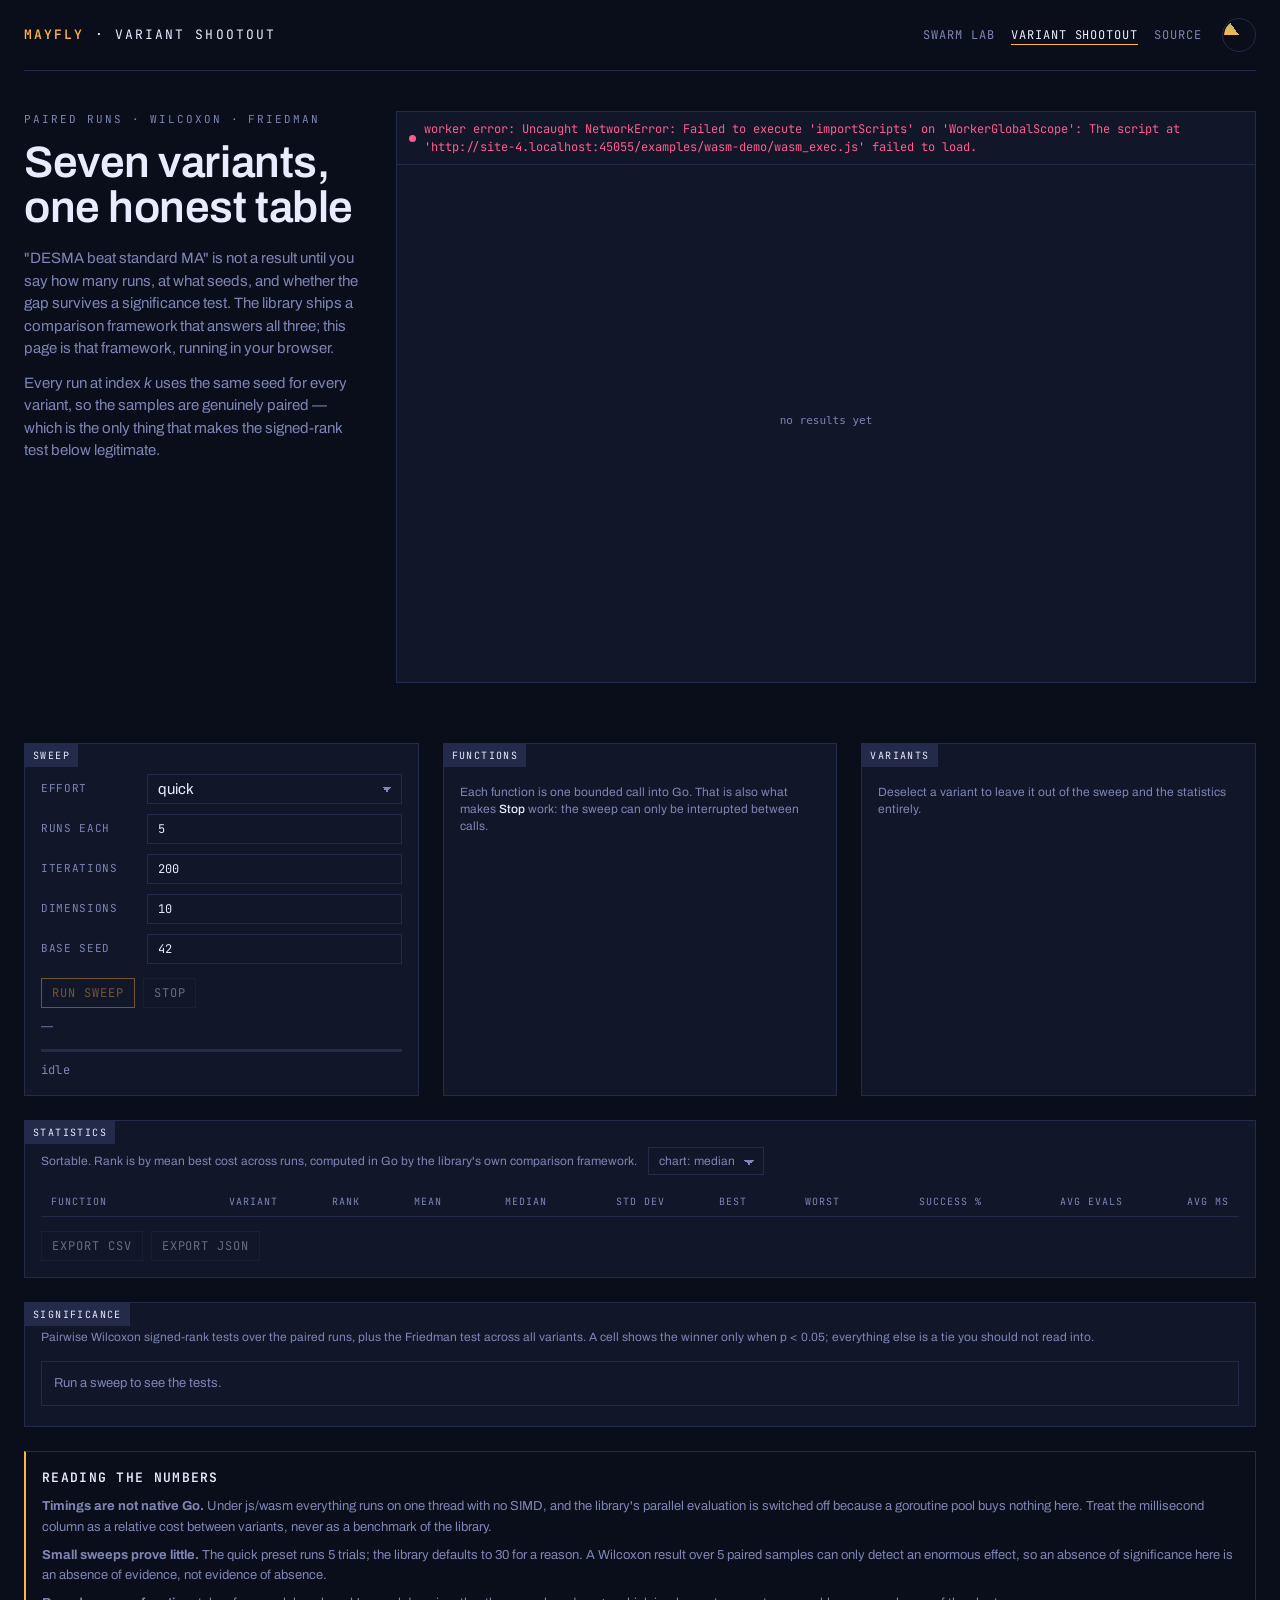
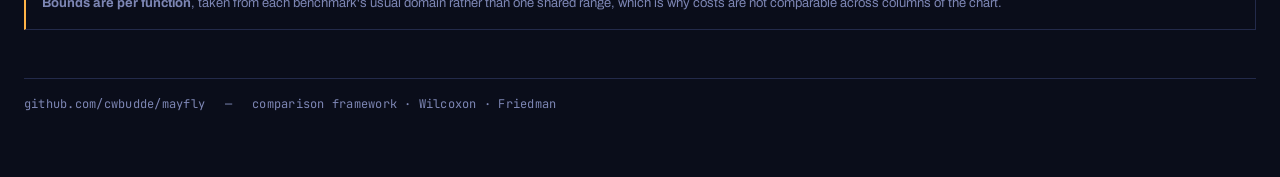
==== examples/wasm-demo/benchmark.html @ 2de289dc "feat(demo): add a WebAssembly web demo and publish it to Pages The library's only shop window was `g" ====
<!doctype html>
<html lang="en">
  <head>
    <meta charset="utf-8" />
    <meta name="viewport" content="width=device-width, initial-scale=1" />
    <title>Variant Shootout — mayfly</title>
    <meta
      name="description"
      content="Compare all seven Mayfly algorithm variants with paired runs, Wilcoxon signed-rank tests and a Friedman test — computed in Go, in your browser."
    />
    <link rel="icon" href="favicon.svg" type="image/svg+xml" />
    <link rel="preconnect" href="https://fonts.googleapis.com" />
    <link rel="preconnect" href="https://fonts.gstatic.com" crossorigin />
    <link
      href="https://fonts.googleapis.com/css2?family=Archivo:wght@400;500;600&family=JetBrains+Mono:wght@400;500&display=swap"
      rel="stylesheet"
    />
    <link rel="stylesheet" href="style.css" />

    <!--
      DOM CONTRACT — read this before touching bench.js / bench-chart.js.

      Ids bench.js binds to (must never be removed or renamed):
        #rack             shell; JS sets data-boot="loading|ready"
        #status           status readout, data-state="ready|error|loading"
        #swarmRing        boot indicator; JS sets --boot-progress then
                          data-state="ready"

        #effort           <select> quick|standard|thorough
        #dimensions #runs #iterations #seed   <input type=number>
        #benchmarkChips   container; JS fills it with .chip buttons
        #variantChips     container; JS fills it with .chip buttons
        #start #stop      buttons
        #estimate         pre-run time estimate text
        #progressBar      .progress__bar, width set as a percentage
        #progressText     "n / N benchmarks"

        #chart            grouped bar canvas
        #chartLegend      container for .chip legend buttons
        #metric           <select> median|mean|best|successRate
        #statsTable       <table>; JS owns thead sort state and tbody
        #matrix           Wilcoxon matrix container
        #friedman         Friedman verdict container
        #exportCsv #exportJson   buttons
        #liveRegion       aria-live announcements
    -->
  </head>
  <body>
    <div class="rack" id="rack" data-boot="loading">
      <div class="rail-top">
        <span class="brand"><b>mayfly</b> · variant shootout</span>
        <nav class="site-nav">
          <a href="index.html">Swarm Lab</a>
          <a href="benchmark.html" aria-current="page">Variant Shootout</a>
          <a href="https://github.com/CWBudde/Mayfly">Source</a>
        </nav>
        <div class="swarm-ring" id="swarmRing">
          <div class="swarm-ring__track"></div>
          <div class="swarm-ring__fill"></div>
        </div>
      </div>

      <header class="hero">
        <div class="hero__text">
          <p class="eyebrow">PAIRED RUNS · WILCOXON · FRIEDMAN</p>
          <h1>Seven variants, one honest table</h1>
          <p class="lede">
            "DESMA beat standard MA" is not a result until you say how many runs,
            at what seeds, and whether the gap survives a significance test. The
            library ships a comparison framework that answers all three; this
            page is that framework, running in your browser.
          </p>
          <p class="lede">
            Every run at index <i>k</i> uses the same seed for every variant, so
            the samples are genuinely paired — which is the only thing that makes
            the signed-rank test below legitimate.
          </p>
        </div>

        <div class="hero__stage">
          <div class="status" id="status" data-state="loading">
            Loading WebAssembly…
          </div>
          <div class="panel" style="border: 0">
            <canvas id="chart" style="aspect-ratio: 16 / 9"></canvas>
            <div class="chart-legend" id="chartLegend"></div>
          </div>
        </div>
      </header>

      <section class="controls">
        <div class="control-group">
          <span class="corner-label">Sweep</span>
          <div class="field">
            <label for="effort">effort</label>
            <select id="effort">
              <option value="quick" selected>quick</option>
              <option value="standard">standard</option>
              <option value="thorough">thorough</option>
            </select>
          </div>
          <div class="field">
            <label for="runs">runs each</label>
            <input type="number" id="runs" min="1" max="50" step="1" value="5" />
          </div>
          <div class="field">
            <label for="iterations">iterations</label>
            <input type="number" id="iterations" min="10" max="2000" step="10" value="200" />
          </div>
          <div class="field">
            <label for="dimensions">dimensions</label>
            <input type="number" id="dimensions" min="2" max="30" step="1" value="10" />
          </div>
          <div class="field">
            <label for="seed">base seed</label>
            <input type="number" id="seed" step="1" value="42" />
          </div>
          <div class="button-row">
            <button id="start" data-primary disabled>Run sweep</button>
            <button id="stop" disabled>Stop</button>
          </div>
          <p class="field-note" id="estimate">—</p>
          <div class="progress"><div class="progress__bar" id="progressBar"></div></div>
          <p class="field-note mono" id="progressText">idle</p>
        </div>

        <div class="control-group">
          <span class="corner-label">Functions</span>
          <div class="chips" id="benchmarkChips"></div>
          <p class="field-note">
            Each function is one bounded call into Go. That is also what makes
            <b>Stop</b> work: the sweep can only be interrupted between calls.
          </p>
        </div>

        <div class="control-group">
          <span class="corner-label">Variants</span>
          <div class="chips" id="variantChips"></div>
          <p class="field-note">
            Deselect a variant to leave it out of the sweep and the statistics
            entirely.
          </p>
        </div>
      </section>

      <section class="panels">
        <div class="panel panel--wide">
          <span class="corner-label">Statistics</span>
          <p class="panel-note">
            Sortable. Rank is by mean best cost across runs, computed in Go by
            the library's own comparison framework.
            <label for="metric" class="sr-only">Chart metric</label>
            <select id="metric" style="width: auto; display: inline-block; margin-left: 8px">
              <option value="median" selected>chart: median</option>
              <option value="mean">chart: mean</option>
              <option value="best">chart: best</option>
              <option value="stdDev">chart: std dev</option>
            </select>
          </p>
          <div class="table-wrap">
            <table id="statsTable">
              <thead>
                <tr>
                  <th data-key="benchmark">function</th>
                  <th data-key="algorithm">variant</th>
                  <th data-key="rank">rank</th>
                  <th data-key="mean">mean</th>
                  <th data-key="median">median</th>
                  <th data-key="stdDev">std dev</th>
                  <th data-key="best">best</th>
                  <th data-key="worst">worst</th>
                  <th data-key="successRate">success %</th>
                  <th data-key="avgFuncEvals">avg evals</th>
                  <th data-key="avgTime">avg ms</th>
                </tr>
              </thead>
              <tbody></tbody>
            </table>
          </div>
          <div class="button-row">
            <button id="exportCsv" disabled>Export CSV</button>
            <button id="exportJson" disabled>Export JSON</button>
          </div>
        </div>

        <div class="panel panel--wide">
          <span class="corner-label">Significance</span>
          <p class="panel-note">
            Pairwise Wilcoxon signed-rank tests over the paired runs, plus the
            Friedman test across all variants. A cell shows the winner only when
            p &lt; 0.05; everything else is a tie you should not read into.
          </p>
          <div id="friedman" class="verdict">Run a sweep to see the tests.</div>
          <div class="table-wrap" id="matrix"></div>
        </div>
      </section>

      <div class="caveat">
        <h3>Reading the numbers</h3>
        <p>
          <b>Timings are not native Go.</b> Under js/wasm everything runs on one
          thread with no SIMD, and the library's parallel evaluation is switched
          off because a goroutine pool buys nothing here. Treat the millisecond
          column as a relative cost between variants, never as a benchmark of
          the library.
        </p>
        <p>
          <b>Small sweeps prove little.</b> The quick preset runs 5 trials; the
          library defaults to 30 for a reason. A Wilcoxon result over 5 paired
          samples can only detect an enormous effect, so an absence of
          significance here is an absence of evidence, not evidence of absence.
        </p>
        <p>
          <b>Bounds are per function</b>, taken from each benchmark's usual
          domain rather than one shared range, which is why costs are not
          comparable across columns of the chart.
        </p>
      </div>

      <footer class="rack-footer mono">
        <span>github.com/cwbudde/mayfly</span>
        <span id="buildInfo">—</span>
        <span>comparison framework · Wilcoxon · Friedman</span>
      </footer>
    </div>

    <p class="sr-only" id="liveRegion" role="status" aria-live="polite"></p>

    <script src="render.js"></script>
    <script src="bench-chart.js"></script>
    <script src="bench.js"></script>
  </body>
</html>
---- examples/wasm-demo/style.css ----
/* ==========================================================================
   mayfly — Swarm Lab
   Instrument-rack visual system, borrowed from the algo-fft demo so the two
   read as one family. One dark look, no light variant, no border radius.

   Signature idea: the swarm is two populations, not one. Males and females get
   their own hue AND their own glyph everywhere they appear — canvas, legend,
   chart, table. Colour alone would exclude roughly one man in twelve, and the
   dual population is the single thing about this algorithm a viewer most needs
   to see.
   ========================================================================== */

:root {
  /* ---- ground tokens ---- */
  --void: #0a0d1a; /* page ground */
  --rack: #121629; /* panel fill */
  --rule: #232a4a; /* hairlines — the only separator device */
  --dim: #7d86b4; /* labels, ticks, secondary readouts */
  --lume: #e9ecff; /* primary text */

  /* ---- the swarm ---- */
  /* JS reads these via getComputedStyle; keep them real custom properties. */
  --male: #ffb347; /* amber   — males, personal-best seekers */
  --female: #35d6c4; /* teal    — females, attracted or flying free */
  --best: #ff5d8f; /* rose    — the global best and its trail */
  --elite: #8b7dff; /* violet  — variant extras: elites, opposition, probes */

  /* ---- landscape ramp: low cost dark, high cost lit ---- */
  --land-low: #0d1230;
  --land-mid: #2b2a63;
  --land-high: #6a5aa8;

  /* interactive states draw from the swarm, not a separate brand colour */
  --action: var(--male);
  --action-hi: var(--best);
  --armed: var(--female);

  --ok: #35d6c4;
  --warn: #ffb347;
  --bad: #ff5d8f;

  /* ---- type ---- */
  --font-display: "Archivo", "Arial Narrow", "Helvetica Neue", sans-serif;
  --font-mono: "JetBrains Mono", ui-monospace, "SFMono-Regular", Menlo, Consolas,
    monospace;

  /* ---- rhythm ---- */
  --gutter: 24px;
  --rack-max: 1280px;
}

html {
  color-scheme: dark;
}

* {
  box-sizing: border-box;
}

body {
  margin: 0;
  background: var(--void);
  color: var(--lume);
  font-family: var(--font-display);
  font-size: 15px;
  line-height: 1.5;
  -webkit-font-smoothing: antialiased;
}

/* --------------------------------------------------------------------------
   Primitives
   -------------------------------------------------------------------------- */

.mono {
  font-family: var(--font-mono);
  font-size: 12px;
  letter-spacing: 0.02em;
}

h1,
h2,
h3 {
  margin: 0;
  font-weight: 600;
  letter-spacing: -0.01em;
}

a {
  color: var(--action);
  text-decoration: none;
  border-bottom: 1px solid transparent;
}

a:hover {
  border-bottom-color: currentColor;
}

button,
select,
input {
  font-family: inherit;
  font-size: inherit;
  color: inherit;
  background: transparent;
  border: 1px solid var(--rule);
  border-radius: 0;
  padding: 6px 10px;
}

button {
  cursor: pointer;
  font-family: var(--font-mono);
  font-size: 12px;
  text-transform: uppercase;
  letter-spacing: 0.08em;
  transition:
    border-color 120ms ease,
    color 120ms ease;
}

button:hover:not(:disabled) {
  border-color: var(--action);
  color: var(--action);
}

button:disabled {
  opacity: 0.4;
  cursor: not-allowed;
}

button[data-primary] {
  border-color: var(--action);
  color: var(--action);
}

button[data-primary]:hover:not(:disabled) {
  background: var(--action);
  color: var(--void);
}

select {
  cursor: pointer;
  width: 100%;
  appearance: none;
  background-image: linear-gradient(45deg, transparent 50%, var(--dim) 50%),
    linear-gradient(135deg, var(--dim) 50%, transparent 50%);
  background-position:
    calc(100% - 14px) calc(50% + 1px),
    calc(100% - 9px) calc(50% + 1px);
  background-size: 5px 5px;
  background-repeat: no-repeat;
  padding-right: 28px;
}

input[type="number"],
input[type="text"] {
  width: 100%;
  font-family: var(--font-mono);
  font-size: 12px;
}

input[type="range"] {
  width: 100%;
  padding: 0;
  border: 0;
  accent-color: var(--action);
}

:focus-visible {
  outline: 1px solid var(--action);
  outline-offset: 2px;
}

canvas {
  display: block;
  width: 100%;
}

/* --------------------------------------------------------------------------
   Rack shell
   -------------------------------------------------------------------------- */

.rack {
  max-width: var(--rack-max);
  margin: 0 auto;
  padding: 0 var(--gutter) 64px;
}

.rail-top {
  display: flex;
  align-items: center;
  gap: 20px;
  padding: 18px 0;
  border-bottom: 1px solid var(--rule);
}

.brand {
  font-family: var(--font-mono);
  font-size: 13px;
  letter-spacing: 0.16em;
  text-transform: uppercase;
  color: var(--lume);
}

.brand b {
  color: var(--action);
  font-weight: 600;
}

.site-nav {
  display: flex;
  gap: 16px;
  margin-left: auto;
  font-family: var(--font-mono);
  font-size: 12px;
  text-transform: uppercase;
  letter-spacing: 0.08em;
}

.site-nav a {
  color: var(--dim);
  border-bottom: 1px solid transparent;
}

.site-nav a[aria-current="page"] {
  color: var(--lume);
  border-bottom-color: var(--action);
}

.rack-footer {
  margin-top: 48px;
  padding-top: 16px;
  border-top: 1px solid var(--rule);
  color: var(--dim);
  display: flex;
  flex-wrap: wrap;
  gap: 8px 20px;
}

/* --------------------------------------------------------------------------
   Boot indicator — a swarm ring that fills while the wasm streams in, then
   becomes the male/female/best legend.
   -------------------------------------------------------------------------- */

.swarm-ring {
  position: relative;
  width: 34px;
  height: 34px;
  flex: none;
}

.swarm-ring__track {
  position: absolute;
  inset: 0;
  border-radius: 50%;
  border: 1px solid var(--rule);
}

.swarm-ring__fill {
  position: absolute;
  inset: 2px;
  border-radius: 50%;
  background: conic-gradient(
    from -90deg,
    var(--male),
    var(--female) 50%,
    var(--best) 85%,
    var(--male)
  );
  mask-image: conic-gradient(
    from -90deg,
    #000 calc(var(--boot-progress, 0) * 360deg),
    transparent 0
  );
  transition: mask-image 120ms linear;
}

.swarm-ring[data-state="ready"] .swarm-ring__fill {
  mask-image: none;
  animation: ring-settle 500ms ease-out;
}

@keyframes ring-settle {
  from {
    transform: scale(0.86);
    opacity: 0.5;
  }
}

/* --------------------------------------------------------------------------
   Hero
   -------------------------------------------------------------------------- */

.hero {
  display: grid;
  grid-template-columns: minmax(0, 340px) minmax(0, 1fr);
  gap: 32px;
  padding: 40px 0 28px;
  align-items: start;
}

.eyebrow {
  margin: 0 0 12px;
  font-family: var(--font-mono);
  font-size: 11px;
  letter-spacing: 0.18em;
  text-transform: uppercase;
  color: var(--dim);
}

.hero h1 {
  font-size: clamp(30px, 4vw, 44px);
  line-height: 1.04;
  margin-bottom: 16px;
}

.lede {
  margin: 0;
  color: var(--dim);
  font-size: 15px;
}

.lede + .lede {
  margin-top: 12px;
}

.hero__stage {
  position: relative;
  border: 1px solid var(--rule);
  background: var(--rack);
}

.stage-canvas {
  aspect-ratio: 1 / 1;
  max-height: 70vh;
}

/* --------------------------------------------------------------------------
   Status + telemetry
   -------------------------------------------------------------------------- */

.status {
  display: flex;
  align-items: center;
  gap: 8px;
  padding: 8px 12px;
  border-bottom: 1px solid var(--rule);
  color: var(--dim);
  font-family: var(--font-mono);
  font-size: 12px;
}

.status::before {
  content: "";
  width: 7px;
  height: 7px;
  border-radius: 50%;
  background: var(--dim);
  flex: none;
}

.status[data-state="ready"] {
  color: var(--lume);
}

.status[data-state="ready"]::before {
  background: var(--ok);
}

.status[data-state="loading"]::before {
  background: var(--warn);
  animation: pulse 1s ease-in-out infinite;
}

.status[data-state="error"] {
  color: var(--bad);
}

.status[data-state="error"]::before {
  background: var(--bad);
}

@keyframes pulse {
  50% {
    opacity: 0.25;
  }
}

.telemetry {
  display: flex;
  flex-wrap: wrap;
  gap: 0;
  border: 1px solid var(--rule);
  border-top: 0;
}

.telemetry div {
  flex: 1 1 140px;
  padding: 10px 12px;
  border-right: 1px solid var(--rule);
}

.telemetry div:last-child {
  border-right: 0;
}

.telemetry dt,
.telemetry .k {
  display: block;
  color: var(--dim);
  font-size: 10px;
  letter-spacing: 0.12em;
  text-transform: uppercase;
  margin-bottom: 3px;
}

.telemetry .v {
  color: var(--lume);
  font-size: 14px;
}

.telemetry .v[data-tone="good"] {
  color: var(--ok);
}

/* --------------------------------------------------------------------------
   Transport
   -------------------------------------------------------------------------- */

.transport {
  display: flex;
  align-items: center;
  gap: 12px;
  padding: 10px 12px;
  border: 1px solid var(--rule);
  border-top: 0;
}

.transport input[type="range"] {
  flex: 1;
  min-width: 80px;
}

.transport .frame-readout {
  font-family: var(--font-mono);
  font-size: 12px;
  color: var(--dim);
  min-width: 92px;
  text-align: right;
}

/* --------------------------------------------------------------------------
   Legend
   -------------------------------------------------------------------------- */

.legend {
  display: flex;
  flex-wrap: wrap;
  gap: 6px 18px;
  padding: 10px 12px;
  border: 1px solid var(--rule);
  border-top: 0;
  font-family: var(--font-mono);
  font-size: 11px;
  color: var(--dim);
}

.legend span {
  display: inline-flex;
  align-items: center;
  gap: 7px;
}

.legend i {
  width: 9px;
  height: 9px;
  flex: none;
  background: currentColor;
}

.legend .male {
  color: var(--male);
}

.legend .female {
  color: var(--female);
}

.legend .female i {
  border-radius: 50%;
}

.legend .best {
  color: var(--best);
}

.legend .best i {
  transform: rotate(45deg);
}

/* --------------------------------------------------------------------------
   Controls
   -------------------------------------------------------------------------- */

.controls {
  display: grid;
  grid-template-columns: repeat(auto-fit, minmax(min(240px, 100%), 1fr));
  gap: var(--gutter);
  margin-top: 32px;
}

.control-group {
  position: relative;
  border: 1px solid var(--rule);
  background: var(--rack);
  padding: 26px 16px 16px;
}

.corner-label {
  position: absolute;
  top: 0;
  left: 0;
  padding: 4px 8px;
  background: var(--rule);
  color: var(--lume);
  font-family: var(--font-mono);
  font-size: 10px;
  letter-spacing: 0.14em;
  text-transform: uppercase;
}

.field {
  display: grid;
  grid-template-columns: 96px minmax(0, 1fr);
  align-items: center;
  gap: 10px;
  margin-top: 10px;
}

.field:first-of-type {
  margin-top: 4px;
}

.field > label {
  color: var(--dim);
  font-family: var(--font-mono);
  font-size: 11px;
  text-transform: uppercase;
  letter-spacing: 0.06em;
}

.field-note {
  margin: 10px 0 0;
  color: var(--dim);
  font-size: 12px;
  line-height: 1.45;
}

.field-note b {
  color: var(--lume);
  font-weight: 500;
}

.button-row {
  display: flex;
  flex-wrap: wrap;
  gap: 8px;
  margin-top: 14px;
}

/* --------------------------------------------------------------------------
   Panels
   -------------------------------------------------------------------------- */

.panels {
  display: grid;
  grid-template-columns: repeat(auto-fit, minmax(min(420px, 100%), 1fr));
  gap: var(--gutter);
  margin-top: var(--gutter);
}

.panel {
  position: relative;
  border: 1px solid var(--rule);
  background: var(--rack);
  padding: 26px 16px 16px;
}

.panel--wide {
  grid-column: 1 / -1;
}

.panel-note {
  margin: 0 0 12px;
  color: var(--dim);
  font-size: 12px;
  line-height: 1.45;
}

.panel canvas {
  aspect-ratio: 16 / 9;
}

.panel--wide canvas {
  aspect-ratio: 4 / 1;
}

/* --------------------------------------------------------------------------
   Chips
   -------------------------------------------------------------------------- */

.chips {
  display: flex;
  flex-wrap: wrap;
  gap: 6px;
  margin-top: 4px;
}

.chip {
  padding: 5px 9px;
  border: 1px solid var(--rule);
  color: var(--dim);
  font-family: var(--font-mono);
  font-size: 11px;
  letter-spacing: 0.04em;
  cursor: pointer;
}

.chip[aria-pressed="true"] {
  border-color: var(--action);
  color: var(--action);
}

.chip:hover {
  color: var(--lume);
}

/* --------------------------------------------------------------------------
   Benchmark page
   -------------------------------------------------------------------------- */

.progress {
  height: 3px;
  background: var(--rule);
  margin-top: 14px;
}

.progress__bar {
  height: 100%;
  width: 0;
  background: var(--action);
  transition: width 160ms linear;
}

.table-wrap {
  overflow-x: auto;
  margin-top: 4px;
}

table {
  width: 100%;
  border-collapse: collapse;
  font-family: var(--font-mono);
  font-size: 12px;
  white-space: nowrap;
}

th,
td {
  padding: 7px 10px;
  text-align: right;
  border-bottom: 1px solid var(--rule);
}

th:first-child,
td:first-child {
  text-align: left;
}

thead th {
  color: var(--dim);
  font-weight: 400;
  font-size: 10px;
  letter-spacing: 0.1em;
  text-transform: uppercase;
  cursor: pointer;
  user-select: none;
  position: sticky;
  top: 0;
  background: var(--rack);
}

thead th[aria-sort="ascending"]::after {
  content: " ▲";
  color: var(--action);
}

thead th[aria-sort="descending"]::after {
  content: " ▼";
  color: var(--action);
}

tbody tr:hover td {
  background: rgb(255 255 255 / 3%);
}

td[data-rank="1"] {
  color: var(--ok);
}

td.win {
  color: var(--ok);
}

td.lose {
  color: var(--bad);
}

td.tie {
  color: var(--dim);
}

.matrix td,
.matrix th {
  text-align: center;
  padding: 6px 8px;
}

.matrix td:first-child,
.matrix th:first-child {
  text-align: left;
}

.verdict {
  margin: 14px 0 0;
  padding: 12px;
  border: 1px solid var(--rule);
  color: var(--dim);
  font-size: 13px;
  line-height: 1.5;
}

.verdict b {
  color: var(--lume);
  font-weight: 500;
}

.caveat {
  margin-top: var(--gutter);
  padding: 16px;
  border: 1px solid var(--rule);
  border-left: 2px solid var(--warn);
  color: var(--dim);
  font-size: 13px;
  line-height: 1.55;
}

.caveat h3 {
  margin: 0 0 8px;
  font-size: 13px;
  color: var(--lume);
  font-family: var(--font-mono);
  text-transform: uppercase;
  letter-spacing: 0.1em;
}

.caveat p {
  margin: 0 0 8px;
}

.caveat p:last-child {
  margin-bottom: 0;
}

.chart-legend {
  display: flex;
  flex-wrap: wrap;
  gap: 6px;
  margin-top: 10px;
}

.sr-only {
  position: absolute;
  width: 1px;
  height: 1px;
  padding: 0;
  margin: -1px;
  overflow: hidden;
  clip: rect(0 0 0 0);
  white-space: nowrap;
  border: 0;
}

/* --------------------------------------------------------------------------
   Motion
   Structure is always visible without JS. The reveal is additive: it only
   plays once data-boot flips to "ready", and if that attribute is never set
   (a script failure, not just a WASM load failure) the page still reads as a
   complete static layout rather than a permanent blank gap.
   -------------------------------------------------------------------------- */

.rack[data-boot="ready"] .hero__stage {
  animation: sweep-in 700ms ease-out forwards;
}

.rack[data-boot="ready"] .controls {
  animation: fade-up 420ms ease-out 120ms both;
}

.rack[data-boot="ready"] .panels {
  animation: fade-up 420ms ease-out 220ms both;
}

@keyframes sweep-in {
  from {
    clip-path: inset(0 100% 0 0);
  }
  to {
    clip-path: inset(0 0 0 0);
  }
}

@keyframes fade-up {
  from {
    opacity: 0;
    transform: translateY(8px);
  }
  to {
    opacity: 1;
    transform: none;
  }
}

@media (prefers-reduced-motion: reduce) {
  *,
  *::before,
  *::after {
    animation-duration: 0.001ms !important;
    animation-iteration-count: 1 !important;
    transition-duration: 0.001ms !important;
  }
}

/* --------------------------------------------------------------------------
   Responsive
   -------------------------------------------------------------------------- */

@media (max-width: 900px) {
  .hero {
    grid-template-columns: 1fr;
    gap: 24px;
    padding-top: 28px;
  }

  .stage-canvas {
    max-height: none;
  }
}

@media (max-width: 480px) {
  :root {
    --gutter: 16px;
  }

  .field {
    grid-template-columns: 1fr;
    gap: 4px;
  }

  .site-nav {
    gap: 12px;
  }
}
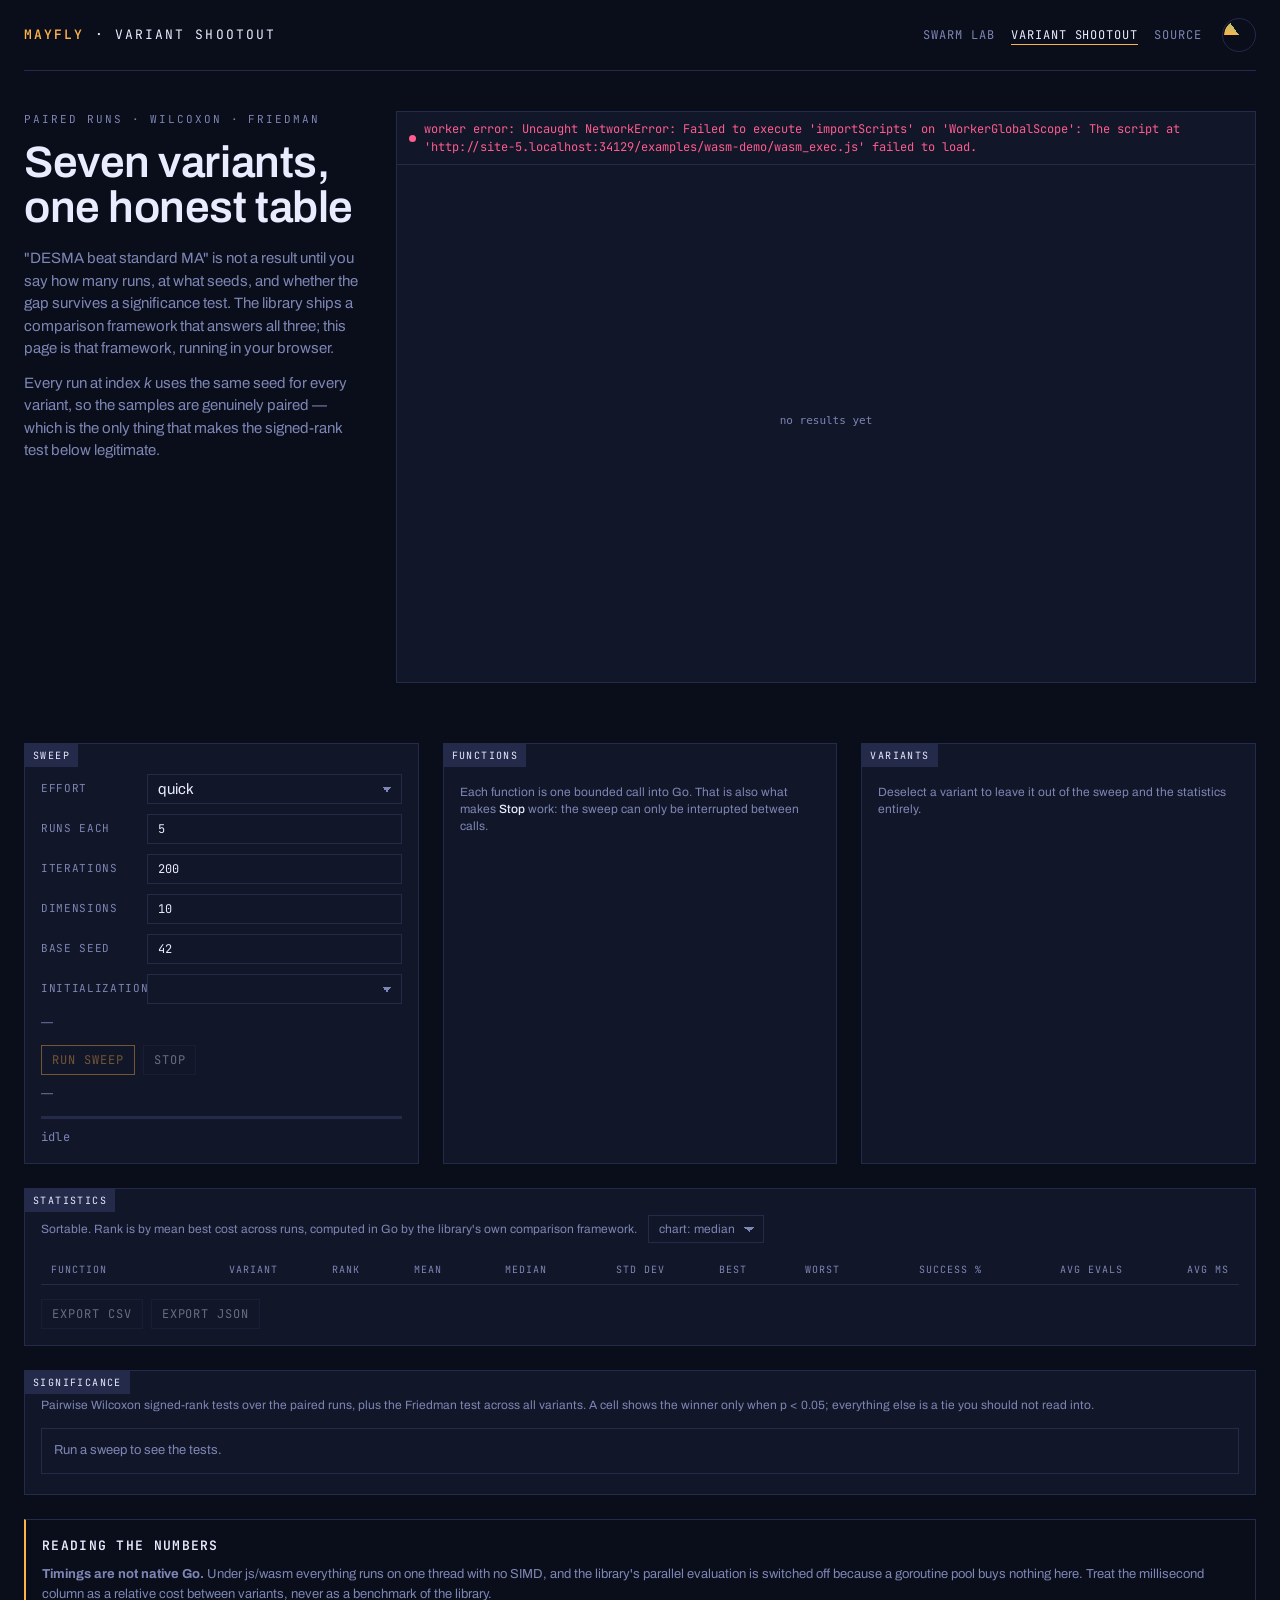
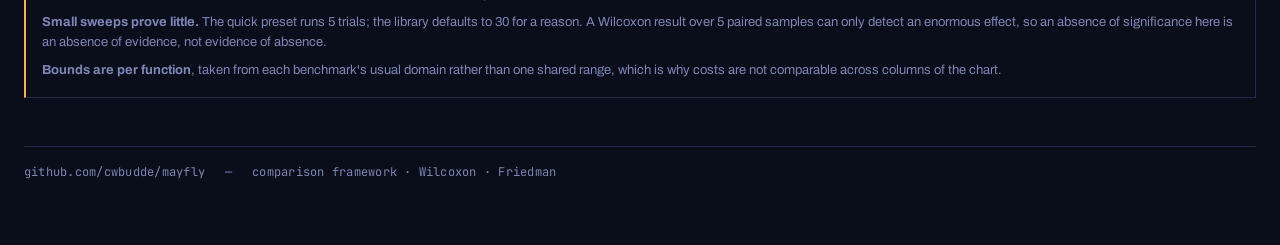
==== commit 4b64d67b: "feat: add QMC initialization options and integrate into demo UI and backend" ====
--- a/examples/wasm-demo/benchmark.html
+++ b/examples/wasm-demo/benchmark.html
@@ -28,6 +28,8 @@
 
         #effort           <select> quick|standard|thorough
         #dimensions #runs #iterations #seed   <input type=number>
+        #qmcInit          <select> of initial-population strategies (from info())
+        #qmcNote          description for the selected initialization
         #benchmarkChips   container; JS fills it with .chip buttons
         #variantChips     container; JS fills it with .chip buttons
         #start #stop      buttons
@@ -115,6 +117,11 @@
             <label for="seed">base seed</label>
             <input type="number" id="seed" step="1" value="42" />
           </div>
+          <div class="field">
+            <label for="qmcInit">initialization</label>
+            <select id="qmcInit"></select>
+          </div>
+          <p class="field-note" id="qmcNote">—</p>
           <div class="button-row">
             <button id="start" data-primary disabled>Run sweep</button>
             <button id="stop" disabled>Stop</button>
--- a/examples/wasm-demo/style.css
+++ b/examples/wasm-demo/style.css
@@ -498,6 +498,20 @@
   transform: rotate(45deg);
 }
 
+.projection-note:empty {
+  display: none;
+}
+
+.projection-note {
+  margin: 0;
+  padding: 8px 12px;
+  border: 1px solid var(--rule);
+  border-top: 0;
+  border-left: 2px solid var(--warn);
+  color: var(--dim);
+  line-height: 1.45;
+}
+
 /* --------------------------------------------------------------------------
    Controls
    -------------------------------------------------------------------------- */
@@ -688,6 +702,28 @@
   position: sticky;
   top: 0;
   background: var(--rack);
+}
+
+/* The sort control is a real button so it is focusable and keyboard-operable;
+   it is styled to disappear into the header it sits in. */
+.th-sort {
+  all: unset;
+  cursor: pointer;
+  display: block;
+  width: 100%;
+  font: inherit;
+  color: inherit;
+  letter-spacing: inherit;
+  text-transform: inherit;
+}
+
+.th-sort:hover {
+  color: var(--lume);
+}
+
+.th-sort:focus-visible {
+  outline: 1px solid var(--action);
+  outline-offset: 2px;
 }
 
 thead th[aria-sort="ascending"]::after {
